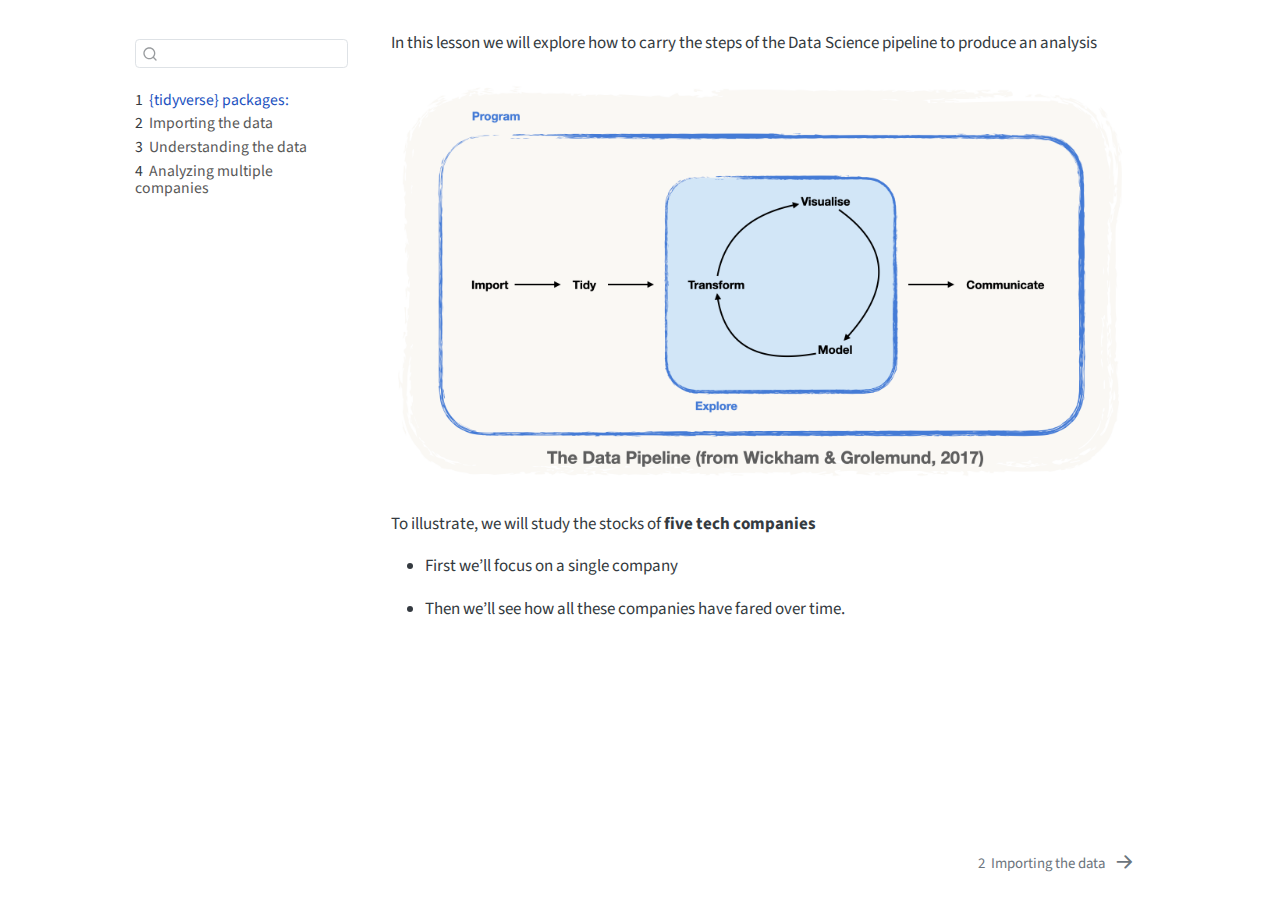
==== examples/04-book/_book/index.html @ d5b02098 "Talk materials" ====
<!DOCTYPE html>
<html xmlns="http://www.w3.org/1999/xhtml" lang="en" xml:lang="en"><head>

<meta charset="utf-8">
<meta name="generator" content="quarto-1.4.549">

<meta name="viewport" content="width=device-width, initial-scale=1.0, user-scalable=yes">


<title>index</title>
<style>
code{white-space: pre-wrap;}
span.smallcaps{font-variant: small-caps;}
div.columns{display: flex; gap: min(4vw, 1.5em);}
div.column{flex: auto; overflow-x: auto;}
div.hanging-indent{margin-left: 1.5em; text-indent: -1.5em;}
ul.task-list{list-style: none;}
ul.task-list li input[type="checkbox"] {
  width: 0.8em;
  margin: 0 0.8em 0.2em -1em; /* quarto-specific, see https://github.com/quarto-dev/quarto-cli/issues/4556 */ 
  vertical-align: middle;
}
</style>


<script src="site_libs/quarto-nav/quarto-nav.js"></script>
<script src="site_libs/quarto-nav/headroom.min.js"></script>
<script src="site_libs/clipboard/clipboard.min.js"></script>
<script src="site_libs/quarto-search/autocomplete.umd.js"></script>
<script src="site_libs/quarto-search/fuse.min.js"></script>
<script src="site_libs/quarto-search/quarto-search.js"></script>
<meta name="quarto:offset" content="./">
<link href="./02-import.html" rel="next">
<script src="site_libs/quarto-html/quarto.js"></script>
<script src="site_libs/quarto-html/popper.min.js"></script>
<script src="site_libs/quarto-html/tippy.umd.min.js"></script>
<script src="site_libs/quarto-html/anchor.min.js"></script>
<link href="site_libs/quarto-html/tippy.css" rel="stylesheet">
<link href="site_libs/quarto-html/quarto-syntax-highlighting.css" rel="stylesheet" id="quarto-text-highlighting-styles">
<script src="site_libs/bootstrap/bootstrap.min.js"></script>
<link href="site_libs/bootstrap/bootstrap-icons.css" rel="stylesheet">
<link href="site_libs/bootstrap/bootstrap.min.css" rel="stylesheet" id="quarto-bootstrap" data-mode="light">
<script id="quarto-search-options" type="application/json">{
  "location": "sidebar",
  "copy-button": false,
  "collapse-after": 3,
  "panel-placement": "start",
  "type": "textbox",
  "limit": 50,
  "keyboard-shortcut": [
    "f",
    "/",
    "s"
  ],
  "show-item-context": false,
  "language": {
    "search-no-results-text": "No results",
    "search-matching-documents-text": "matching documents",
    "search-copy-link-title": "Copy link to search",
    "search-hide-matches-text": "Hide additional matches",
    "search-more-match-text": "more match in this document",
    "search-more-matches-text": "more matches in this document",
    "search-clear-button-title": "Clear",
    "search-text-placeholder": "",
    "search-detached-cancel-button-title": "Cancel",
    "search-submit-button-title": "Submit",
    "search-label": "Search"
  }
}</script>


</head>

<body class="nav-sidebar floating fullcontent">

<div id="quarto-search-results"></div>
  <header id="quarto-header" class="headroom fixed-top">
  <nav class="quarto-secondary-nav">
    <div class="container-fluid d-flex">
      <button type="button" class="quarto-btn-toggle btn" data-bs-toggle="collapse" data-bs-target=".quarto-sidebar-collapse-item" aria-controls="quarto-sidebar" aria-expanded="false" aria-label="Toggle sidebar navigation" onclick="if (window.quartoToggleHeadroom) { window.quartoToggleHeadroom(); }">
        <i class="bi bi-layout-text-sidebar-reverse"></i>
      </button>
        <nav class="quarto-page-breadcrumbs" aria-label="breadcrumb"><ol class="breadcrumb"><li class="breadcrumb-item"><a href="./index.html"><span class="chapter-number">1</span>&nbsp; <span class="chapter-title">{tidyverse} packages:</span></a></li></ol></nav>
        <a class="flex-grow-1" role="button" data-bs-toggle="collapse" data-bs-target=".quarto-sidebar-collapse-item" aria-controls="quarto-sidebar" aria-expanded="false" aria-label="Toggle sidebar navigation" onclick="if (window.quartoToggleHeadroom) { window.quartoToggleHeadroom(); }">      
        </a>
      <button type="button" class="btn quarto-search-button" aria-label="" onclick="window.quartoOpenSearch();">
        <i class="bi bi-search"></i>
      </button>
    </div>
  </nav>
</header>
<!-- content -->
<div id="quarto-content" class="quarto-container page-columns page-rows-contents page-layout-article">
<!-- sidebar -->
  <nav id="quarto-sidebar" class="sidebar collapse collapse-horizontal quarto-sidebar-collapse-item sidebar-navigation floating overflow-auto">
        <div class="mt-2 flex-shrink-0 align-items-center">
        <div class="sidebar-search">
        <div id="quarto-search" class="" title="Search"></div>
        </div>
        </div>
    <div class="sidebar-menu-container"> 
    <ul class="list-unstyled mt-1">
        <li class="sidebar-item">
  <div class="sidebar-item-container"> 
  <a href="./index.html" class="sidebar-item-text sidebar-link active">
 <span class="menu-text"><span class="chapter-number">1</span>&nbsp; <span class="chapter-title">{tidyverse} packages:</span></span></a>
  </div>
</li>
        <li class="sidebar-item">
  <div class="sidebar-item-container"> 
  <a href="./02-import.html" class="sidebar-item-text sidebar-link">
 <span class="menu-text"><span class="chapter-number">2</span>&nbsp; <span class="chapter-title">Importing the data</span></span></a>
  </div>
</li>
        <li class="sidebar-item">
  <div class="sidebar-item-container"> 
  <a href="./03-understanding.html" class="sidebar-item-text sidebar-link">
 <span class="menu-text"><span class="chapter-number">3</span>&nbsp; <span class="chapter-title">Understanding the data</span></span></a>
  </div>
</li>
        <li class="sidebar-item">
  <div class="sidebar-item-container"> 
  <a href="./04-multiple-companies.html" class="sidebar-item-text sidebar-link">
 <span class="menu-text"><span class="chapter-number">4</span>&nbsp; <span class="chapter-title">Analyzing multiple companies</span></span></a>
  </div>
</li>
    </ul>
    </div>
</nav>
<div id="quarto-sidebar-glass" class="quarto-sidebar-collapse-item" data-bs-toggle="collapse" data-bs-target=".quarto-sidebar-collapse-item"></div>
<!-- margin-sidebar -->
    
<!-- main -->
<main class="content" id="quarto-document-content">




<p>In this lesson we will explore how to carry the steps of the Data Science pipeline to produce an analysis</p>
<p><img src="img/fig-data-pipeline-empty.png" class="img-fluid"></p>
<p>To illustrate, we will study the stocks of <strong>five tech companies</strong></p>
<ul>
<li><p>First we’ll focus on a single company</p></li>
<li><p>Then we’ll see how all these companies have fared over time.</p></li>
</ul>



</main> <!-- /main -->
<script id="quarto-html-after-body" type="application/javascript">
window.document.addEventListener("DOMContentLoaded", function (event) {
  const toggleBodyColorMode = (bsSheetEl) => {
    const mode = bsSheetEl.getAttribute("data-mode");
    const bodyEl = window.document.querySelector("body");
    if (mode === "dark") {
      bodyEl.classList.add("quarto-dark");
      bodyEl.classList.remove("quarto-light");
    } else {
      bodyEl.classList.add("quarto-light");
      bodyEl.classList.remove("quarto-dark");
    }
  }
  const toggleBodyColorPrimary = () => {
    const bsSheetEl = window.document.querySelector("link#quarto-bootstrap");
    if (bsSheetEl) {
      toggleBodyColorMode(bsSheetEl);
    }
  }
  toggleBodyColorPrimary();  
  const icon = "";
  const anchorJS = new window.AnchorJS();
  anchorJS.options = {
    placement: 'right',
    icon: icon
  };
  anchorJS.add('.anchored');
  const isCodeAnnotation = (el) => {
    for (const clz of el.classList) {
      if (clz.startsWith('code-annotation-')) {                     
        return true;
      }
    }
    return false;
  }
  const clipboard = new window.ClipboardJS('.code-copy-button', {
    text: function(trigger) {
      const codeEl = trigger.previousElementSibling.cloneNode(true);
      for (const childEl of codeEl.children) {
        if (isCodeAnnotation(childEl)) {
          childEl.remove();
        }
      }
      return codeEl.innerText;
    }
  });
  clipboard.on('success', function(e) {
    // button target
    const button = e.trigger;
    // don't keep focus
    button.blur();
    // flash "checked"
    button.classList.add('code-copy-button-checked');
    var currentTitle = button.getAttribute("title");
    button.setAttribute("title", "Copied!");
    let tooltip;
    if (window.bootstrap) {
      button.setAttribute("data-bs-toggle", "tooltip");
      button.setAttribute("data-bs-placement", "left");
      button.setAttribute("data-bs-title", "Copied!");
      tooltip = new bootstrap.Tooltip(button, 
        { trigger: "manual", 
          customClass: "code-copy-button-tooltip",
          offset: [0, -8]});
      tooltip.show();    
    }
    setTimeout(function() {
      if (tooltip) {
        tooltip.hide();
        button.removeAttribute("data-bs-title");
        button.removeAttribute("data-bs-toggle");
        button.removeAttribute("data-bs-placement");
      }
      button.setAttribute("title", currentTitle);
      button.classList.remove('code-copy-button-checked');
    }, 1000);
    // clear code selection
    e.clearSelection();
  });
  function tippyHover(el, contentFn, onTriggerFn, onUntriggerFn) {
    const config = {
      allowHTML: true,
      maxWidth: 500,
      delay: 100,
      arrow: false,
      appendTo: function(el) {
          return el.parentElement;
      },
      interactive: true,
      interactiveBorder: 10,
      theme: 'quarto',
      placement: 'bottom-start',
    };
    if (contentFn) {
      config.content = contentFn;
    }
    if (onTriggerFn) {
      config.onTrigger = onTriggerFn;
    }
    if (onUntriggerFn) {
      config.onUntrigger = onUntriggerFn;
    }
    window.tippy(el, config); 
  }
  const noterefs = window.document.querySelectorAll('a[role="doc-noteref"]');
  for (var i=0; i<noterefs.length; i++) {
    const ref = noterefs[i];
    tippyHover(ref, function() {
      // use id or data attribute instead here
      let href = ref.getAttribute('data-footnote-href') || ref.getAttribute('href');
      try { href = new URL(href).hash; } catch {}
      const id = href.replace(/^#\/?/, "");
      const note = window.document.getElementById(id);
      return note.innerHTML;
    });
  }
  const xrefs = window.document.querySelectorAll('a.quarto-xref');
  const processXRef = (id, note) => {
    // Strip column container classes
    const stripColumnClz = (el) => {
      el.classList.remove("page-full", "page-columns");
      if (el.children) {
        for (const child of el.children) {
          stripColumnClz(child);
        }
      }
    }
    stripColumnClz(note)
    if (id === null || id.startsWith('sec-')) {
      // Special case sections, only their first couple elements
      const container = document.createElement("div");
      if (note.children && note.children.length > 2) {
        container.appendChild(note.children[0].cloneNode(true));
        for (let i = 1; i < note.children.length; i++) {
          const child = note.children[i];
          if (child.tagName === "P" && child.innerText === "") {
            continue;
          } else {
            container.appendChild(child.cloneNode(true));
            break;
          }
        }
        if (window.Quarto?.typesetMath) {
          window.Quarto.typesetMath(container);
        }
        return container.innerHTML
      } else {
        if (window.Quarto?.typesetMath) {
          window.Quarto.typesetMath(note);
        }
        return note.innerHTML;
      }
    } else {
      // Remove any anchor links if they are present
      const anchorLink = note.querySelector('a.anchorjs-link');
      if (anchorLink) {
        anchorLink.remove();
      }
      if (window.Quarto?.typesetMath) {
        window.Quarto.typesetMath(note);
      }
      // TODO in 1.5, we should make sure this works without a callout special case
      if (note.classList.contains("callout")) {
        return note.outerHTML;
      } else {
        return note.innerHTML;
      }
    }
  }
  for (var i=0; i<xrefs.length; i++) {
    const xref = xrefs[i];
    tippyHover(xref, undefined, function(instance) {
      instance.disable();
      let url = xref.getAttribute('href');
      let hash = undefined; 
      if (url.startsWith('#')) {
        hash = url;
      } else {
        try { hash = new URL(url).hash; } catch {}
      }
      if (hash) {
        const id = hash.replace(/^#\/?/, "");
        const note = window.document.getElementById(id);
        if (note !== null) {
          try {
            const html = processXRef(id, note.cloneNode(true));
            instance.setContent(html);
          } finally {
            instance.enable();
            instance.show();
          }
        } else {
          // See if we can fetch this
          fetch(url.split('#')[0])
          .then(res => res.text())
          .then(html => {
            const parser = new DOMParser();
            const htmlDoc = parser.parseFromString(html, "text/html");
            const note = htmlDoc.getElementById(id);
            if (note !== null) {
              const html = processXRef(id, note);
              instance.setContent(html);
            } 
          }).finally(() => {
            instance.enable();
            instance.show();
          });
        }
      } else {
        // See if we can fetch a full url (with no hash to target)
        // This is a special case and we should probably do some content thinning / targeting
        fetch(url)
        .then(res => res.text())
        .then(html => {
          const parser = new DOMParser();
          const htmlDoc = parser.parseFromString(html, "text/html");
          const note = htmlDoc.querySelector('main.content');
          if (note !== null) {
            // This should only happen for chapter cross references
            // (since there is no id in the URL)
            // remove the first header
            if (note.children.length > 0 && note.children[0].tagName === "HEADER") {
              note.children[0].remove();
            }
            const html = processXRef(null, note);
            instance.setContent(html);
          } 
        }).finally(() => {
          instance.enable();
          instance.show();
        });
      }
    }, function(instance) {
    });
  }
      let selectedAnnoteEl;
      const selectorForAnnotation = ( cell, annotation) => {
        let cellAttr = 'data-code-cell="' + cell + '"';
        let lineAttr = 'data-code-annotation="' +  annotation + '"';
        const selector = 'span[' + cellAttr + '][' + lineAttr + ']';
        return selector;
      }
      const selectCodeLines = (annoteEl) => {
        const doc = window.document;
        const targetCell = annoteEl.getAttribute("data-target-cell");
        const targetAnnotation = annoteEl.getAttribute("data-target-annotation");
        const annoteSpan = window.document.querySelector(selectorForAnnotation(targetCell, targetAnnotation));
        const lines = annoteSpan.getAttribute("data-code-lines").split(",");
        const lineIds = lines.map((line) => {
          return targetCell + "-" + line;
        })
        let top = null;
        let height = null;
        let parent = null;
        if (lineIds.length > 0) {
            //compute the position of the single el (top and bottom and make a div)
            const el = window.document.getElementById(lineIds[0]);
            top = el.offsetTop;
            height = el.offsetHeight;
            parent = el.parentElement.parentElement;
          if (lineIds.length > 1) {
            const lastEl = window.document.getElementById(lineIds[lineIds.length - 1]);
            const bottom = lastEl.offsetTop + lastEl.offsetHeight;
            height = bottom - top;
          }
          if (top !== null && height !== null && parent !== null) {
            // cook up a div (if necessary) and position it 
            let div = window.document.getElementById("code-annotation-line-highlight");
            if (div === null) {
              div = window.document.createElement("div");
              div.setAttribute("id", "code-annotation-line-highlight");
              div.style.position = 'absolute';
              parent.appendChild(div);
            }
            div.style.top = top - 2 + "px";
            div.style.height = height + 4 + "px";
            div.style.left = 0;
            let gutterDiv = window.document.getElementById("code-annotation-line-highlight-gutter");
            if (gutterDiv === null) {
              gutterDiv = window.document.createElement("div");
              gutterDiv.setAttribute("id", "code-annotation-line-highlight-gutter");
              gutterDiv.style.position = 'absolute';
              const codeCell = window.document.getElementById(targetCell);
              const gutter = codeCell.querySelector('.code-annotation-gutter');
              gutter.appendChild(gutterDiv);
            }
            gutterDiv.style.top = top - 2 + "px";
            gutterDiv.style.height = height + 4 + "px";
          }
          selectedAnnoteEl = annoteEl;
        }
      };
      const unselectCodeLines = () => {
        const elementsIds = ["code-annotation-line-highlight", "code-annotation-line-highlight-gutter"];
        elementsIds.forEach((elId) => {
          const div = window.document.getElementById(elId);
          if (div) {
            div.remove();
          }
        });
        selectedAnnoteEl = undefined;
      };
        // Handle positioning of the toggle
    window.addEventListener(
      "resize",
      throttle(() => {
        elRect = undefined;
        if (selectedAnnoteEl) {
          selectCodeLines(selectedAnnoteEl);
        }
      }, 10)
    );
    function throttle(fn, ms) {
    let throttle = false;
    let timer;
      return (...args) => {
        if(!throttle) { // first call gets through
            fn.apply(this, args);
            throttle = true;
        } else { // all the others get throttled
            if(timer) clearTimeout(timer); // cancel #2
            timer = setTimeout(() => {
              fn.apply(this, args);
              timer = throttle = false;
            }, ms);
        }
      };
    }
      // Attach click handler to the DT
      const annoteDls = window.document.querySelectorAll('dt[data-target-cell]');
      for (const annoteDlNode of annoteDls) {
        annoteDlNode.addEventListener('click', (event) => {
          const clickedEl = event.target;
          if (clickedEl !== selectedAnnoteEl) {
            unselectCodeLines();
            const activeEl = window.document.querySelector('dt[data-target-cell].code-annotation-active');
            if (activeEl) {
              activeEl.classList.remove('code-annotation-active');
            }
            selectCodeLines(clickedEl);
            clickedEl.classList.add('code-annotation-active');
          } else {
            // Unselect the line
            unselectCodeLines();
            clickedEl.classList.remove('code-annotation-active');
          }
        });
      }
  const findCites = (el) => {
    const parentEl = el.parentElement;
    if (parentEl) {
      const cites = parentEl.dataset.cites;
      if (cites) {
        return {
          el,
          cites: cites.split(' ')
        };
      } else {
        return findCites(el.parentElement)
      }
    } else {
      return undefined;
    }
  };
  var bibliorefs = window.document.querySelectorAll('a[role="doc-biblioref"]');
  for (var i=0; i<bibliorefs.length; i++) {
    const ref = bibliorefs[i];
    const citeInfo = findCites(ref);
    if (citeInfo) {
      tippyHover(citeInfo.el, function() {
        var popup = window.document.createElement('div');
        citeInfo.cites.forEach(function(cite) {
          var citeDiv = window.document.createElement('div');
          citeDiv.classList.add('hanging-indent');
          citeDiv.classList.add('csl-entry');
          var biblioDiv = window.document.getElementById('ref-' + cite);
          if (biblioDiv) {
            citeDiv.innerHTML = biblioDiv.innerHTML;
          }
          popup.appendChild(citeDiv);
        });
        return popup.innerHTML;
      });
    }
  }
});
</script>
<nav class="page-navigation">
  <div class="nav-page nav-page-previous">
  </div>
  <div class="nav-page nav-page-next">
      <a href="./02-import.html" class="pagination-link" aria-label="<span class='chapter-number'>2</span>&nbsp; <span class='chapter-title'>Importing the data</span>">
        <span class="nav-page-text"><span class="chapter-number">2</span>&nbsp; <span class="chapter-title">Importing the data</span></span> <i class="bi bi-arrow-right-short"></i>
      </a>
  </div>
</nav>
</div> <!-- /content -->




</body></html>
---- examples/04-book/_book/site_libs/quarto-html/tippy.css ----
.tippy-box[data-animation=fade][data-state=hidden]{opacity:0}[data-tippy-root]{max-width:calc(100vw - 10px)}.tippy-box{position:relative;background-color:#333;color:#fff;border-radius:4px;font-size:14px;line-height:1.4;white-space:normal;outline:0;transition-property:transform,visibility,opacity}.tippy-box[data-placement^=top]>.tippy-arrow{bottom:0}.tippy-box[data-placement^=top]>.tippy-arrow:before{bottom:-7px;left:0;border-width:8px 8px 0;border-top-color:initial;transform-origin:center top}.tippy-box[data-placement^=bottom]>.tippy-arrow{top:0}.tippy-box[data-placement^=bottom]>.tippy-arrow:before{top:-7px;left:0;border-width:0 8px 8px;border-bottom-color:initial;transform-origin:center bottom}.tippy-box[data-placement^=left]>.tippy-arrow{right:0}.tippy-box[data-placement^=left]>.tippy-arrow:before{border-width:8px 0 8px 8px;border-left-color:initial;right:-7px;transform-origin:center left}.tippy-box[data-placement^=right]>.tippy-arrow{left:0}.tippy-box[data-placement^=right]>.tippy-arrow:before{left:-7px;border-width:8px 8px 8px 0;border-right-color:initial;transform-origin:center right}.tippy-box[data-inertia][data-state=visible]{transition-timing-function:cubic-bezier(.54,1.5,.38,1.11)}.tippy-arrow{width:16px;height:16px;color:#333}.tippy-arrow:before{content:"";position:absolute;border-color:transparent;border-style:solid}.tippy-content{position:relative;padding:5px 9px;z-index:1}
---- examples/04-book/_book/site_libs/quarto-html/quarto-syntax-highlighting.css ----
/* quarto syntax highlight colors */
:root {
  --quarto-hl-ot-color: #003B4F;
  --quarto-hl-at-color: #657422;
  --quarto-hl-ss-color: #20794D;
  --quarto-hl-an-color: #5E5E5E;
  --quarto-hl-fu-color: #4758AB;
  --quarto-hl-st-color: #20794D;
  --quarto-hl-cf-color: #003B4F;
  --quarto-hl-op-color: #5E5E5E;
  --quarto-hl-er-color: #AD0000;
  --quarto-hl-bn-color: #AD0000;
  --quarto-hl-al-color: #AD0000;
  --quarto-hl-va-color: #111111;
  --quarto-hl-bu-color: inherit;
  --quarto-hl-ex-color: inherit;
  --quarto-hl-pp-color: #AD0000;
  --quarto-hl-in-color: #5E5E5E;
  --quarto-hl-vs-color: #20794D;
  --quarto-hl-wa-color: #5E5E5E;
  --quarto-hl-do-color: #5E5E5E;
  --quarto-hl-im-color: #00769E;
  --quarto-hl-ch-color: #20794D;
  --quarto-hl-dt-color: #AD0000;
  --quarto-hl-fl-color: #AD0000;
  --quarto-hl-co-color: #5E5E5E;
  --quarto-hl-cv-color: #5E5E5E;
  --quarto-hl-cn-color: #8f5902;
  --quarto-hl-sc-color: #5E5E5E;
  --quarto-hl-dv-color: #AD0000;
  --quarto-hl-kw-color: #003B4F;
}

/* other quarto variables */
:root {
  --quarto-font-monospace: SFMono-Regular, Menlo, Monaco, Consolas, "Liberation Mono", "Courier New", monospace;
}

pre > code.sourceCode > span {
  color: #003B4F;
}

code span {
  color: #003B4F;
}

code.sourceCode > span {
  color: #003B4F;
}

div.sourceCode,
div.sourceCode pre.sourceCode {
  color: #003B4F;
}

code span.ot {
  color: #003B4F;
  font-style: inherit;
}

code span.at {
  color: #657422;
  font-style: inherit;
}

code span.ss {
  color: #20794D;
  font-style: inherit;
}

code span.an {
  color: #5E5E5E;
  font-style: inherit;
}

code span.fu {
  color: #4758AB;
  font-style: inherit;
}

code span.st {
  color: #20794D;
  font-style: inherit;
}

code span.cf {
  color: #003B4F;
  font-style: inherit;
}

code span.op {
  color: #5E5E5E;
  font-style: inherit;
}

code span.er {
  color: #AD0000;
  font-style: inherit;
}

code span.bn {
  color: #AD0000;
  font-style: inherit;
}

code span.al {
  color: #AD0000;
  font-style: inherit;
}

code span.va {
  color: #111111;
  font-style: inherit;
}

code span.bu {
  font-style: inherit;
}

code span.ex {
  font-style: inherit;
}

code span.pp {
  color: #AD0000;
  font-style: inherit;
}

code span.in {
  color: #5E5E5E;
  font-style: inherit;
}

code span.vs {
  color: #20794D;
  font-style: inherit;
}

code span.wa {
  color: #5E5E5E;
  font-style: italic;
}

code span.do {
  color: #5E5E5E;
  font-style: italic;
}

code span.im {
  color: #00769E;
  font-style: inherit;
}

code span.ch {
  color: #20794D;
  font-style: inherit;
}

code span.dt {
  color: #AD0000;
  font-style: inherit;
}

code span.fl {
  color: #AD0000;
  font-style: inherit;
}

code span.co {
  color: #5E5E5E;
  font-style: inherit;
}

code span.cv {
  color: #5E5E5E;
  font-style: italic;
}

code span.cn {
  color: #8f5902;
  font-style: inherit;
}

code span.sc {
  color: #5E5E5E;
  font-style: inherit;
}

code span.dv {
  color: #AD0000;
  font-style: inherit;
}

code span.kw {
  color: #003B4F;
  font-style: inherit;
}

.prevent-inlining {
  content: "</";
}

/*# sourceMappingURL=debc5d5d77c3f9108843748ff7464032.css.map */
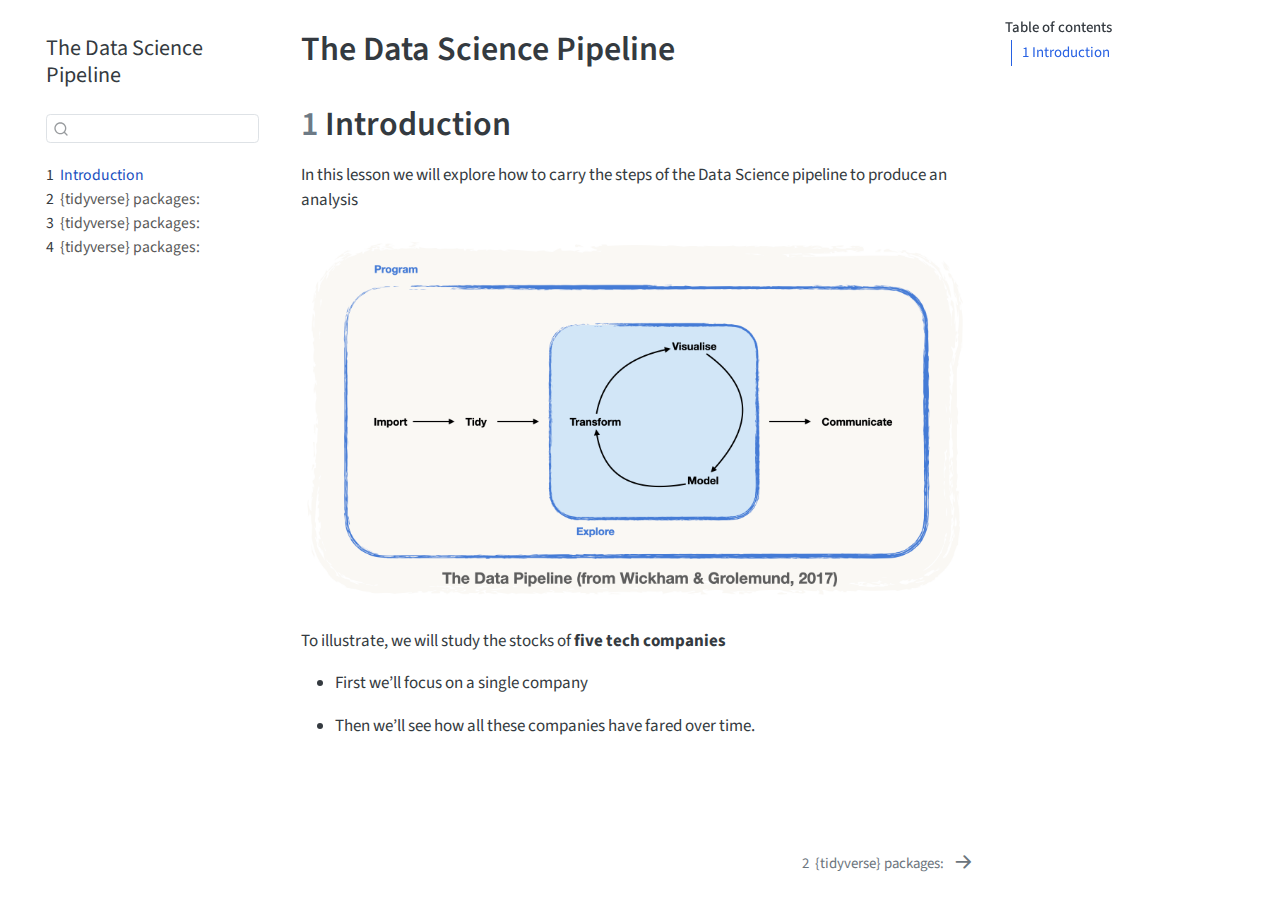
==== commit 6d621922: "Final commit: Fixing the book" ====
--- a/examples/04-book/_book/index.html
+++ b/examples/04-book/_book/index.html
@@ -7,7 +7,7 @@
 <meta name="viewport" content="width=device-width, initial-scale=1.0, user-scalable=yes">
 
 
-<title>index</title>
+<title>The Data Science Pipeline</title>
 <style>
 code{white-space: pre-wrap;}
 span.smallcaps{font-variant: small-caps;}
@@ -71,7 +71,7 @@
 
 </head>
 
-<body class="nav-sidebar floating fullcontent">
+<body class="nav-sidebar floating">
 
 <div id="quarto-search-results"></div>
   <header id="quarto-header" class="headroom fixed-top">
@@ -80,7 +80,7 @@
       <button type="button" class="quarto-btn-toggle btn" data-bs-toggle="collapse" data-bs-target=".quarto-sidebar-collapse-item" aria-controls="quarto-sidebar" aria-expanded="false" aria-label="Toggle sidebar navigation" onclick="if (window.quartoToggleHeadroom) { window.quartoToggleHeadroom(); }">
         <i class="bi bi-layout-text-sidebar-reverse"></i>
       </button>
-        <nav class="quarto-page-breadcrumbs" aria-label="breadcrumb"><ol class="breadcrumb"><li class="breadcrumb-item"><a href="./index.html"><span class="chapter-number">1</span>&nbsp; <span class="chapter-title">{tidyverse} packages:</span></a></li></ol></nav>
+        <nav class="quarto-page-breadcrumbs" aria-label="breadcrumb"><ol class="breadcrumb"><li class="breadcrumb-item"><a href="./index.html"><span class="chapter-number">1</span>&nbsp; <span class="chapter-title">Introduction</span></a></li></ol></nav>
         <a class="flex-grow-1" role="button" data-bs-toggle="collapse" data-bs-target=".quarto-sidebar-collapse-item" aria-controls="quarto-sidebar" aria-expanded="false" aria-label="Toggle sidebar navigation" onclick="if (window.quartoToggleHeadroom) { window.quartoToggleHeadroom(); }">      
         </a>
       <button type="button" class="btn quarto-search-button" aria-label="" onclick="window.quartoOpenSearch();">
@@ -93,6 +93,11 @@
 <div id="quarto-content" class="quarto-container page-columns page-rows-contents page-layout-article">
 <!-- sidebar -->
   <nav id="quarto-sidebar" class="sidebar collapse collapse-horizontal quarto-sidebar-collapse-item sidebar-navigation floating overflow-auto">
+    <div class="pt-lg-2 mt-2 text-left sidebar-header">
+    <div class="sidebar-title mb-0 py-0">
+      <a href="./">The Data Science Pipeline</a> 
+    </div>
+      </div>
         <div class="mt-2 flex-shrink-0 align-items-center">
         <div class="sidebar-search">
         <div id="quarto-search" class="" title="Search"></div>
@@ -103,25 +108,25 @@
         <li class="sidebar-item">
   <div class="sidebar-item-container"> 
   <a href="./index.html" class="sidebar-item-text sidebar-link active">
- <span class="menu-text"><span class="chapter-number">1</span>&nbsp; <span class="chapter-title">{tidyverse} packages:</span></span></a>
+ <span class="menu-text"><span class="chapter-number">1</span>&nbsp; <span class="chapter-title">Introduction</span></span></a>
   </div>
 </li>
         <li class="sidebar-item">
   <div class="sidebar-item-container"> 
   <a href="./02-import.html" class="sidebar-item-text sidebar-link">
- <span class="menu-text"><span class="chapter-number">2</span>&nbsp; <span class="chapter-title">Importing the data</span></span></a>
+ <span class="menu-text"><span class="chapter-number">2</span>&nbsp; <span class="chapter-title">{tidyverse} packages:</span></span></a>
   </div>
 </li>
         <li class="sidebar-item">
   <div class="sidebar-item-container"> 
   <a href="./03-understanding.html" class="sidebar-item-text sidebar-link">
- <span class="menu-text"><span class="chapter-number">3</span>&nbsp; <span class="chapter-title">Understanding the data</span></span></a>
+ <span class="menu-text"><span class="chapter-number">3</span>&nbsp; <span class="chapter-title">{tidyverse} packages:</span></span></a>
   </div>
 </li>
         <li class="sidebar-item">
   <div class="sidebar-item-container"> 
   <a href="./04-multiple-companies.html" class="sidebar-item-text sidebar-link">
- <span class="menu-text"><span class="chapter-number">4</span>&nbsp; <span class="chapter-title">Analyzing multiple companies</span></span></a>
+ <span class="menu-text"><span class="chapter-number">4</span>&nbsp; <span class="chapter-title">{tidyverse} packages:</span></span></a>
   </div>
 </li>
     </ul>
@@ -129,13 +134,39 @@
 </nav>
 <div id="quarto-sidebar-glass" class="quarto-sidebar-collapse-item" data-bs-toggle="collapse" data-bs-target=".quarto-sidebar-collapse-item"></div>
 <!-- margin-sidebar -->
-    
+    <div id="quarto-margin-sidebar" class="sidebar margin-sidebar">
+        <nav id="TOC" role="doc-toc" class="toc-active">
+    <h2 id="toc-title">Table of contents</h2>
+   
+  <ul>
+  <li><a href="#introduction" id="toc-introduction" class="nav-link active" data-scroll-target="#introduction"><span class="header-section-number">1</span> Introduction</a></li>
+  </ul>
+</nav>
+    </div>
 <!-- main -->
 <main class="content" id="quarto-document-content">
 
-
-
-
+<header id="title-block-header" class="quarto-title-block default">
+<div class="quarto-title">
+<h1 class="title">The Data Science Pipeline</h1>
+</div>
+
+
+
+<div class="quarto-title-meta">
+
+    
+  
+    
+  </div>
+  
+
+
+</header>
+
+
+<section id="introduction" class="level1" data-number="1">
+<h1 data-number="1"><span class="header-section-number">1</span> Introduction</h1>
 <p>In this lesson we will explore how to carry the steps of the Data Science pipeline to produce an analysis</p>
 <p><img src="img/fig-data-pipeline-empty.png" class="img-fluid"></p>
 <p>To illustrate, we will study the stocks of <strong>five tech companies</strong></p>
@@ -145,6 +176,7 @@
 </ul>
 
 
+</section>
 
 </main> <!-- /main -->
 <script id="quarto-html-after-body" type="application/javascript">
@@ -538,8 +570,8 @@
   <div class="nav-page nav-page-previous">
   </div>
   <div class="nav-page nav-page-next">
-      <a href="./02-import.html" class="pagination-link" aria-label="<span class='chapter-number'>2</span>&nbsp; <span class='chapter-title'>Importing the data</span>">
-        <span class="nav-page-text"><span class="chapter-number">2</span>&nbsp; <span class="chapter-title">Importing the data</span></span> <i class="bi bi-arrow-right-short"></i>
+      <a href="./02-import.html" class="pagination-link" aria-label="<span class='chapter-number'>2</span>&nbsp; <span class='chapter-title'>{tidyverse} packages:</span>">
+        <span class="nav-page-text"><span class="chapter-number">2</span>&nbsp; <span class="chapter-title">{tidyverse} packages:</span></span> <i class="bi bi-arrow-right-short"></i>
       </a>
   </div>
 </nav>
